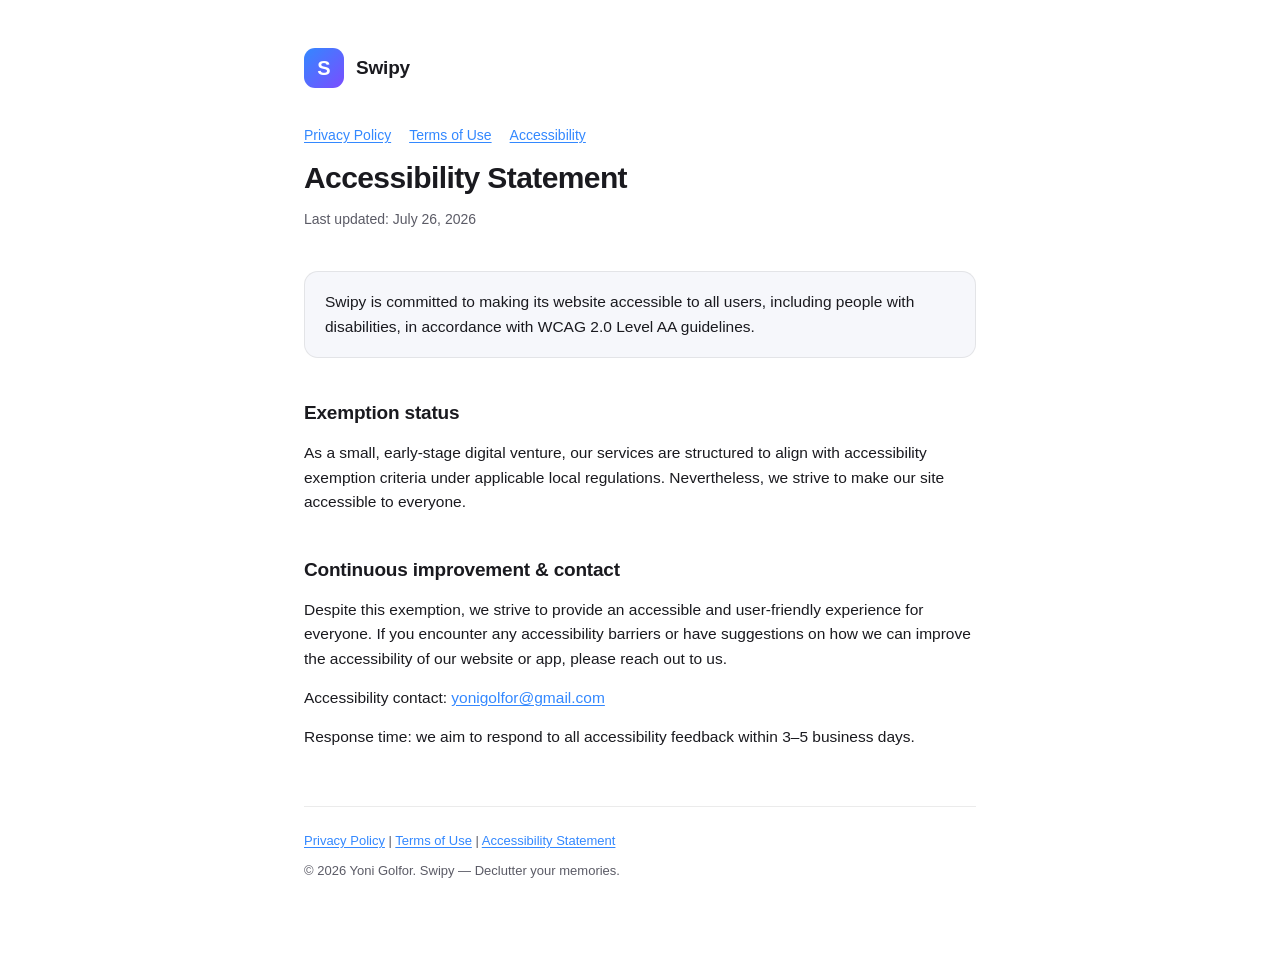
==== docs/accessibility.html @ e1034e7f "docs: harden legal site accessibility + App Store metadata notes Adds a neutral, unverified-status-s" ====
<!doctype html>
<html lang="en">
<head>
<meta charset="utf-8">
<meta name="viewport" content="width=device-width, initial-scale=1">
<title>Accessibility Statement — Swipy</title>
<link rel="stylesheet" href="style.css">
</head>
<body>
<div class="wrap">
  <div class="brand">
    <div class="mark">S</div>
    <div class="name">Swipy</div>
  </div>

  <nav class="nav" aria-label="Legal pages">
    <a href="privacy-policy.html">Privacy Policy</a>
    <a href="terms-of-use.html">Terms of Use</a>
    <a href="accessibility.html">Accessibility</a>
  </nav>

  <main>
  <h1>Accessibility Statement</h1>
  <p class="updated">Last updated: July 26, 2026</p>

  <div class="card">
    <p>Swipy is committed to making its website accessible to all users, including people with disabilities, in accordance with WCAG 2.0 Level AA guidelines.</p>
  </div>

  <h2>Exemption status</h2>
  <p>As a small, early-stage digital venture, our services are structured to align with accessibility exemption criteria under applicable local regulations. Nevertheless, we strive to make our site accessible to everyone.</p>

  <h2>Continuous improvement & contact</h2>
  <p>Despite this exemption, we strive to provide an accessible and user-friendly experience for everyone. If you encounter any accessibility barriers or have suggestions on how we can improve the accessibility of our website or app, please reach out to us.</p>
  <p>Accessibility contact: <a id="contact-email" href="#">this address</a></p>
  <noscript><p>Email: yonigolfor@gmail.com</p></noscript>
  <p>Response time: we aim to respond to all accessibility feedback within 3–5 business days.</p>
  </main>

  <footer>
    <p class="footer-links"><a href="privacy-policy.html">Privacy Policy</a> | <a href="terms-of-use.html">Terms of Use</a> | <a href="accessibility.html">Accessibility Statement</a></p>
    © 2026 Yoni Golfor. Swipy — Declutter your memories.
  </footer>
</div>

<script>
  // TODO: swap to a dedicated app support inbox once created — currently the founder's personal email.
  (function () {
    var user = "yonigolfor", domain = "gmail.com";
    var el = document.getElementById("contact-email");
    if (el) {
      el.href = "mailto:" + user + "@" + domain;
      el.textContent = user + "@" + domain;
    }
  })();
</script>
</body>
</html>
---- docs/style.css ----
:root {
  color-scheme: light dark;
  --bg: #ffffff;
  --fg: #1a1a1f;
  --fg-muted: #5b5b66;
  --accent-1: #3388ff;
  --accent-2: #7a4dff;
  --card-bg: #f6f7fb;
  --border: rgba(0, 0, 0, 0.08);
}

@media (prefers-color-scheme: dark) {
  :root {
    --bg: #1a1a1f;
    --fg: #f2f2f5;
    --fg-muted: #a5a5b0;
    --card-bg: #24242b;
    --border: rgba(255, 255, 255, 0.10);
  }
}

* { box-sizing: border-box; }

body {
  margin: 0;
  background: var(--bg);
  color: var(--fg);
  font-family: -apple-system, BlinkMacSystemFont, "SF Pro Text", "Segoe UI", Roboto, sans-serif;
  line-height: 1.6;
  -webkit-font-smoothing: antialiased;
}

.wrap {
  max-width: 720px;
  margin: 0 auto;
  padding: 48px 24px 96px;
}

.brand {
  display: flex;
  align-items: center;
  gap: 12px;
  margin-bottom: 36px;
}

.brand .mark {
  width: 40px;
  height: 40px;
  border-radius: 11px;
  background: linear-gradient(135deg, var(--accent-1), var(--accent-2));
  display: flex;
  align-items: center;
  justify-content: center;
  color: #fff;
  font-weight: 700;
  font-size: 20px;
  font-family: -apple-system, "SF Pro Rounded", sans-serif;
  flex-shrink: 0;
}

.brand .name {
  font-weight: 700;
  font-size: 19px;
  letter-spacing: -0.01em;
}

h1 {
  font-size: 30px;
  font-weight: 800;
  letter-spacing: -0.02em;
  margin: 0 0 6px;
}

.updated {
  color: var(--fg-muted);
  font-size: 14px;
  margin-bottom: 40px;
}

h2 {
  font-size: 19px;
  font-weight: 700;
  margin: 40px 0 12px;
  letter-spacing: -0.01em;
}

p, li { color: var(--fg); font-size: 15.5px; }
p { margin: 0 0 14px; }
ul { margin: 0 0 14px; padding-left: 22px; }
li { margin-bottom: 6px; }

.card {
  background: var(--card-bg);
  border: 1px solid var(--border);
  border-radius: 14px;
  padding: 18px 20px;
  margin: 20px 0;
}

.card p:last-child { margin-bottom: 0; }

a { color: var(--accent-1); text-decoration: underline; text-underline-offset: 2px; }
a:hover { opacity: 0.8; }

.nav {
  display: flex;
  gap: 18px;
  margin-bottom: 8px;
  font-size: 14px;
}

footer {
  margin-top: 56px;
  padding-top: 24px;
  border-top: 1px solid var(--border);
  color: var(--fg-muted);
  font-size: 13px;
}

.footer-links {
  margin: 0 0 10px;
  font-size: 13px;
  color: var(--fg-muted);
}
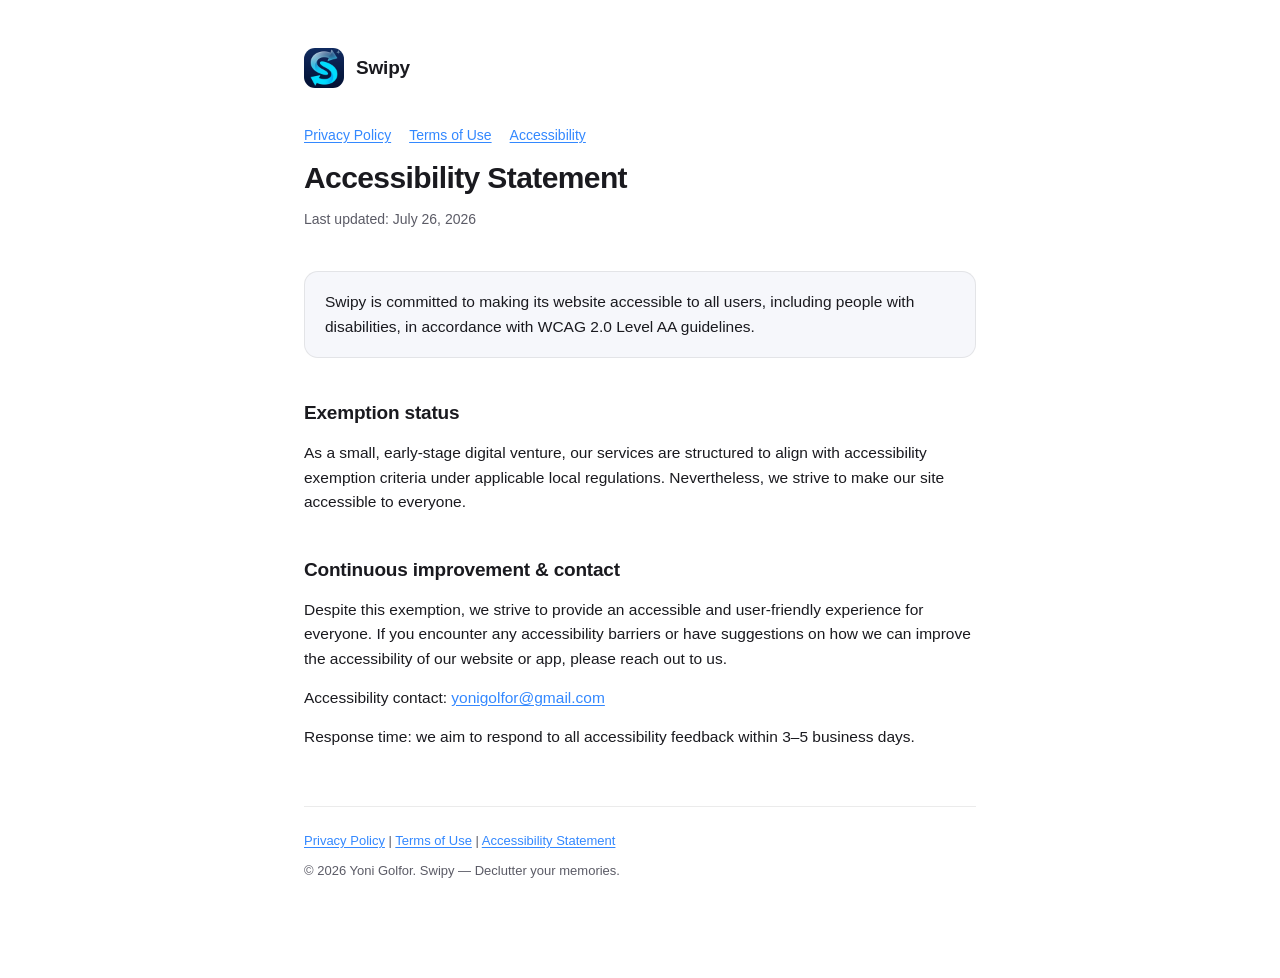
==== commit 91a73e8a: "feat: convert static legal site into landing page + waitlist Turns docs/ from a bare legal-links pag" ====
--- a/docs/accessibility.html
+++ b/docs/accessibility.html
@@ -4,12 +4,14 @@
 <meta charset="utf-8">
 <meta name="viewport" content="width=device-width, initial-scale=1">
 <title>Accessibility Statement — Swipy</title>
+<link rel="icon" type="image/png" href="app-icon.png">
+<link rel="apple-touch-icon" href="app-icon.png">
 <link rel="stylesheet" href="style.css">
 </head>
 <body>
 <div class="wrap">
   <div class="brand">
-    <div class="mark">S</div>
+    <img class="mark" src="app-icon.png" alt="Swipy app icon">
     <div class="name">Swipy</div>
   </div>
 
--- a/docs/style.css
+++ b/docs/style.css
@@ -7,6 +7,9 @@
   --accent-2: #7a4dff;
   --card-bg: #f6f7fb;
   --border: rgba(0, 0, 0, 0.08);
+  --swipe-green: #33cc66;
+  --swipe-red: #f24d4d;
+  --swipe-blue: #408cf2;
 }
 
 @media (prefers-color-scheme: dark) {
@@ -47,14 +50,8 @@
   width: 40px;
   height: 40px;
   border-radius: 11px;
-  background: linear-gradient(135deg, var(--accent-1), var(--accent-2));
-  display: flex;
-  align-items: center;
-  justify-content: center;
-  color: #fff;
-  font-weight: 700;
-  font-size: 20px;
-  font-family: -apple-system, "SF Pro Rounded", sans-serif;
+  display: block;
+  object-fit: cover;
   flex-shrink: 0;
 }
 
@@ -122,3 +119,153 @@
   font-size: 13px;
   color: var(--fg-muted);
 }
+
+/* ---------- Landing page ---------- */
+
+.wrap--landing {
+  max-width: 1080px;
+  padding-top: 40px;
+}
+
+.hero {
+  max-width: 620px;
+  margin: 0 auto;
+  padding: 24px 0 8px;
+  text-align: center;
+}
+
+.hero-title {
+  font-size: clamp(30px, 5.5vw, 46px);
+  font-weight: 800;
+  letter-spacing: -0.02em;
+  line-height: 1.12;
+  margin: 0 0 18px;
+}
+
+.hero-sub {
+  font-size: 17px;
+  color: var(--fg-muted);
+  max-width: 480px;
+  margin: 0 auto 32px;
+}
+
+.waitlist-form { margin: 0 auto; max-width: 460px; }
+
+.hp-field { position: absolute; left: -9999px; }
+
+.form-row {
+  display: flex;
+  gap: 10px;
+}
+
+.form-row input[type="email"] {
+  flex: 1;
+  min-width: 0;
+  padding: 14px 16px;
+  font-size: 15.5px;
+  border-radius: 12px;
+  border: 1px solid var(--border);
+  background: var(--card-bg);
+  color: var(--fg);
+  font-family: inherit;
+}
+
+.form-row input[type="email"]:focus {
+  outline: 2px solid var(--accent-1);
+  outline-offset: 1px;
+}
+
+.form-row button {
+  flex-shrink: 0;
+  padding: 14px 22px;
+  font-size: 15.5px;
+  font-weight: 700;
+  color: #fff;
+  background: linear-gradient(135deg, var(--accent-1), var(--accent-2));
+  border: none;
+  border-radius: 12px;
+  cursor: pointer;
+  white-space: nowrap;
+  transition: opacity 0.15s ease, transform 0.15s ease;
+}
+
+.form-row button:hover { opacity: 0.9; transform: translateY(-1px); }
+.form-row button:active { transform: translateY(0); }
+
+.form-success {
+  max-width: 460px;
+  margin: 0 auto;
+  padding: 14px 18px;
+  font-size: 15px;
+  font-weight: 600;
+  color: var(--swipe-green);
+  background: var(--card-bg);
+  border: 1px solid var(--border);
+  border-radius: 12px;
+  text-align: center;
+}
+
+/* Screenshot carousel — real app screens, swipeable via native scroll-snap */
+
+.screens-showcase { padding: 40px 0 56px; }
+
+.screens-carousel {
+  display: flex;
+  gap: 20px;
+  overflow-x: auto;
+  scroll-snap-type: x mandatory;
+  padding: 0 calc(50% - 130px) 12px;
+  -webkit-overflow-scrolling: touch;
+  scrollbar-width: none;
+}
+
+.screens-carousel::-webkit-scrollbar { display: none; }
+
+.screen-slide {
+  flex: 0 0 auto;
+  scroll-snap-align: center;
+}
+
+.screen-slide img {
+  display: block;
+  height: 460px;
+  width: auto;
+  max-width: 80vw;
+  border-radius: 28px;
+  box-shadow: 0 30px 60px -20px rgba(0, 0, 0, 0.35);
+}
+
+/* Feature grid */
+
+.features {
+  display: grid;
+  grid-template-columns: repeat(3, 1fr);
+  gap: 18px;
+  margin: 8px 0 48px;
+}
+
+.feature-card { text-align: center; }
+
+.feature-icon { font-size: 30px; margin-bottom: 10px; }
+
+.feature-card h3 {
+  font-size: 17px;
+  font-weight: 700;
+  margin: 0 0 8px;
+  letter-spacing: -0.01em;
+}
+
+.feature-card p {
+  font-size: 14.5px;
+  color: var(--fg-muted);
+  margin: 0;
+}
+
+@media (max-width: 640px) {
+  .wrap--landing { padding-top: 28px; }
+  .form-row { flex-direction: column; }
+  .form-row button { width: 100%; }
+  .screen-slide img { height: 380px; }
+  .screens-carousel { padding-left: calc(50% - 108px); padding-right: calc(50% - 108px); }
+  .features { grid-template-columns: 1fr; }
+}
